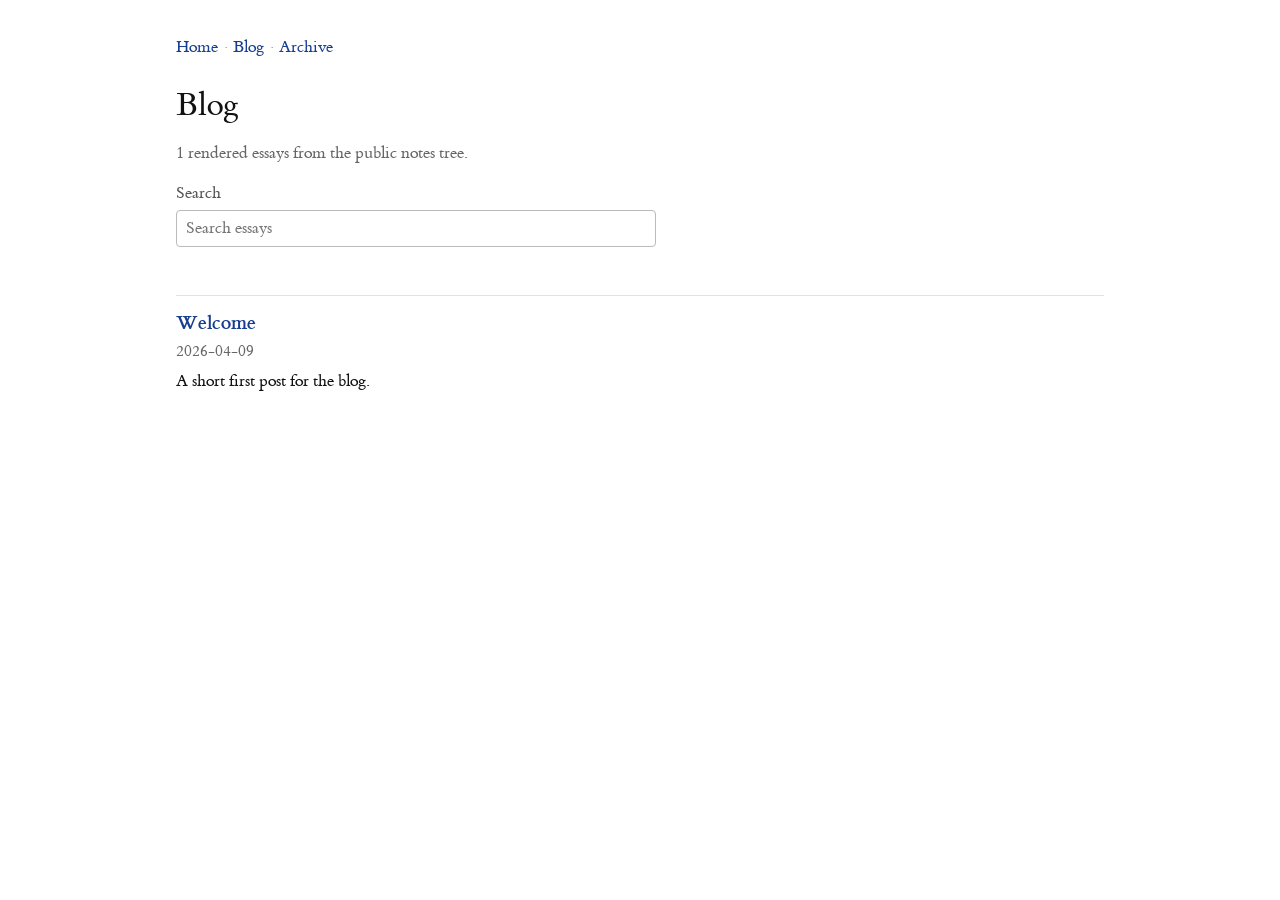
==== blog/index.html @ bfef97f8 "(codex) Simplify article reading surfaces" ====
<!DOCTYPE html>
<html>
<head>
	<!-- Google tag (gtag.js) -->
	<script async src="https://www.googletagmanager.com/gtag/js?id=G-DFRFDMXXVN"></script>
	<script>
	  window.dataLayer = window.dataLayer || [];
	  function gtag(){dataLayer.push(arguments);}
	  gtag('js', new Date());

	  gtag('config', 'G-DFRFDMXXVN');
	</script>
	<meta charset="utf-8">
	<meta name="viewport" content="width=device-width, initial-scale=1">
	<title>Blog | Kumar Kartikeya Dwivedi</title>
	<link rel="stylesheet" href="/stylesheets/site.css?v=9970ad34440e">
	<link rel="stylesheet" href="/stylesheets/blog.css?v=9970ad34440e">
</head>
<body>
<main class="dashboard-main">
<nav class="dashboard-nav" aria-label="Blog navigation">
<a href="/">Home</a>
<span class="dashboard-nav-separator" aria-hidden="true">&middot;</span>
<a href="/blog/">Blog</a>
<span class="dashboard-nav-separator" aria-hidden="true">&middot;</span>
<a href="/blog/archive/">Archive</a>
</nav>
<header class="dashboard-header">
<h1>Blog</h1>
<p>1 rendered essays from the public notes tree.</p>
<label class="dashboard-search">
<span>Search</span>
<input type="search" id="note-search" placeholder="Search essays" data-search-index="/blog/search-index.json">
</label>
<p class="dashboard-search-status" id="search-status" aria-live="polite"></p>
</header>
<ul class="dashboard-list" id="note-list" data-search-index="/blog/search-index.json">
<li class="dashboard-note" data-note-url="/blog/welcome/" data-search="welcome a short first post for the blog. 2026-04-09">
	<h2><a href="/blog/welcome/">Welcome</a></h2>
	<p class="dashboard-note-meta"><time datetime="2026-04-09">2026-04-09</time></p>
	<p>A short first post for the blog.</p>
	<div class="dashboard-matches" hidden></div>
</li>
</ul>
</main>

<script src="/scripts/site.js"></script>
<script src="/scripts/dashboard.js"></script>
</body>
</html>
---- stylesheets/site.css ----
@font-face {
	font-family: "et-book";
	src: url("../fonts/et-book/et-book-roman-line-figures/et-book-roman-line-figures.woff") format("woff");
	font-weight: 400;
	font-style: normal;
	font-display: swap;
}

@font-face {
	font-family: "et-book";
	src: url("../fonts/et-book/et-book-display-italic-old-style-figures/et-book-display-italic-old-style-figures.woff") format("woff");
	font-weight: 400;
	font-style: italic;
	font-display: swap;
}

@font-face {
	font-family: "et-book";
	src: url("../fonts/et-book/et-book-bold-line-figures/et-book-bold-line-figures.woff") format("woff");
	font-weight: 700;
	font-style: normal;
	font-display: swap;
}

:root {
	--site-serif: "et-book", Palatino, "Palatino Linotype", "Palatino LT STD", "Book Antiqua", Georgia, serif;
	--site-font-bump: 1pt;
	--site-article-body-size: calc(1rem + var(--site-font-bump, 0px));
	--site-article-body-line-height: 1.4;
	--site-article-meta-size: calc(1.08rem + var(--site-font-bump, 0px));
	--site-article-page-title-size: calc(2.55rem + var(--site-font-bump, 0px));
	--site-article-card-title-size: calc(1.28rem + var(--site-font-bump, 0px));
	--site-article-h1-size: calc(1.75rem + var(--site-font-bump, 0px));
	--site-article-h2-size: calc(1.35rem + var(--site-font-bump, 0px));
	--site-article-h3-size: calc(1.22rem + var(--site-font-bump, 0px));
	--site-article-h4-size: calc(1.1rem + var(--site-font-bump, 0px));
	--site-article-h5-size: calc(1rem + var(--site-font-bump, 0px));
	--site-article-caption-size: calc(0.94rem + var(--site-font-bump, 0px));
	--site-article-quote-size: 1em;
	--site-article-footnote-popup-size: calc(0.9rem + var(--site-font-bump, 0px));
	--site-article-inline-code-size: calc(0.84rem + var(--site-font-bump, 0px));
	--site-article-block-code-size: calc(0.9rem + var(--site-font-bump, 0px));
	--site-article-tex-size: calc(1rem + var(--site-font-bump, 0px));
	--site-article-display-tex-size: calc(1rem + var(--site-font-bump, 0px));
	font-size: 100%;
}

@media (max-width: 640px) {
	:root {
		--site-article-page-title-size: clamp(
			calc(2rem + var(--site-font-bump, 0px)),
			calc(6.5vw + var(--site-font-bump, 0px)),
			calc(2.55rem + var(--site-font-bump, 0px))
		);
	}
}

.page-progress {
	position: fixed;
	top: 0;
	left: 0;
	z-index: 100;
	width: 100%;
	height: 2px;
	background: #3357AB;
	transform: scaleX(0);
	transform-origin: 0 50%;
	opacity: 0;
	box-shadow: 0 0 10px rgba(51, 87, 171, 0.22);
	transition: transform 520ms cubic-bezier(0.22, 1, 0.36, 1), opacity 160ms ease;
	pointer-events: none;
}

.page-progress.is-active {
	opacity: 1;
}

.page-progress.is-running {
	transform: scaleX(0.84);
}

.page-progress.is-complete {
	transform: scaleX(1);
}
---- stylesheets/blog.css ----
html {
	--blog-body-size: var(--site-article-body-size);
	--blog-body-line-height: var(--site-article-body-line-height);
	--blog-meta-size: var(--site-article-meta-size);
	--blog-page-title-size: var(--site-article-page-title-size);
	--blog-card-title-size: var(--site-article-card-title-size);
	--blog-h1-size: var(--site-article-h1-size);
	--blog-h2-size: var(--site-article-h2-size);
	--blog-h3-size: var(--site-article-h3-size);
	--blog-h4-size: var(--site-article-h4-size);
	--blog-h5-size: var(--site-article-h5-size);
	--blog-caption-size: var(--site-article-caption-size);
	--blog-quote-size: var(--site-article-quote-size);
	--blog-footnote-popup-size: var(--site-article-footnote-popup-size);
	--blog-inline-code-size: var(--site-article-inline-code-size);
	--blog-block-code-size: var(--site-article-block-code-size);
	--blog-tex-size: var(--site-article-tex-size);
	--blog-display-tex-size: var(--site-article-display-tex-size);
}

body {
	margin: 0;
	background: #fff;
	color: #111;
	font-family: var(--site-serif, "Times New Roman", Times, serif);
	font-size: var(--blog-body-size);
	line-height: var(--blog-body-line-height);
}

a {
	color: #163d8f;
	text-decoration: none;
}

a:hover {
	color: #0f2d69;
}

.blog-shell,
.blog-index {
	width: min(44rem, calc(100vw - 2.5rem));
	margin: 0 auto;
	padding: 2.2rem 0 3rem;
}

.blog-shell {
	position: relative;
}

.blog-main {
	min-width: 0;
	width: 100%;
	max-width: 44rem;
	margin: 0 auto;
}

.sidebar-label,
.post-date,
.post-card-date {
	font-size: var(--blog-meta-size);
	letter-spacing: 0.02em;
	color: #666;
	margin: 0;
}

.back-link {
	font-size: var(--blog-meta-size);
	letter-spacing: 0.02em;
	color: #666;
	margin: 0;
}

.post-footer-nav {
	max-width: 44rem;
	margin: 2.4rem 0 0;
	font-size: var(--blog-meta-size);
	letter-spacing: 0.02em;
	color: #666;
	text-align: left;
}

.sidebar-label {
	font-size: var(--blog-meta-size);
	letter-spacing: 0;
	text-transform: none;
	color: #777;
}

.back-link span {
	color: #999;
}

.post-list {
	margin: 1rem 0 0;
	padding: 0;
	list-style: none;
}

.post-header h1,
.index-header h1 {
	margin: 0.55rem 0 0.4rem;
	font-size: var(--blog-page-title-size);
	line-height: 1.02;
	font-weight: normal;
}

.post-summary,
.index-summary {
	max-width: 44rem;
	margin: 0.7rem 0 0;
	color: #444;
}

.post-date {
	margin-top: 0.5rem;
}

.post-body h1,
.post-body h2,
.post-body h3,
.post-body h4,
.post-body h5,
.post-body h6 {
	margin: 2rem 0 0.6rem;
	line-height: 1.12;
	font-weight: bold;
	scroll-margin-top: 1rem;
}

.post-body h1 {
	font-size: var(--blog-h1-size);
}

.post-body h2 {
	font-size: var(--blog-h2-size);
}

.post-body h3 {
	font-size: var(--blog-h3-size);
	margin-top: 1.8rem;
}

.post-body h4 {
	font-size: var(--blog-h4-size);
	margin-top: 1.55rem;
}

.post-body h5,
.post-body h6 {
	font-size: var(--blog-h5-size);
	margin-top: 1.45rem;
}

.heading-anchor {
	display: inline-block;
	margin-left: 0.35rem;
	color: #9aa6bf;
	opacity: 0;
	visibility: hidden;
	font-size: 0.9em;
	text-decoration: none;
	transition: opacity 120ms ease, color 120ms ease, visibility 120ms ease;
}

.post-body h1:hover .heading-anchor,
.post-body h2:hover .heading-anchor,
.post-body h3:hover .heading-anchor,
.post-body h4:hover .heading-anchor,
.post-body h5:hover .heading-anchor,
.post-body h6:hover .heading-anchor,
.post-body h1 .heading-anchor:focus,
.post-body h2 .heading-anchor:focus,
.post-body h3 .heading-anchor:focus,
.post-body h4 .heading-anchor:focus,
.post-body h5 .heading-anchor:focus,
.post-body h6 .heading-anchor:focus {
	opacity: 1;
	visibility: visible;
}

.heading-anchor:hover {
	color: #111;
}

.post-body p a,
.post-body li a,
.post-body blockquote a {
	color: #163d8f;
	border-bottom: 1px solid rgba(22, 61, 143, 0.24);
	transition: color 120ms ease, border-color 120ms ease;
}

.post-body p a:hover,
.post-body li a:hover,
.post-body blockquote a:hover {
	color: #0f2d69;
	border-bottom-color: rgba(15, 45, 105, 0.52);
}

.post-body p,
.post-body ul,
.post-body ol,
.post-body pre {
	max-width: 44rem;
	margin: 0.7rem 0;
}

.post-body blockquote {
	position: relative;
	max-width: 41rem;
	margin: 1.3rem auto;
	padding: 0.9rem 1rem;
	border: 1px solid #d9d9d9;
	background: #f5f5f5;
	color: #222;
	box-shadow: none;
}

.post-body blockquote p {
	margin: 0;
	font-size: var(--blog-quote-size);
	line-height: inherit;
}

.post-body p:has(img) {
	max-width: 44rem;
	margin: 1.2rem 0 0.35rem;
}

.post-body img {
	display: block;
	width: 100%;
	max-width: 44rem;
	height: auto;
	border: 1px solid #d9d9d9;
	background: #fafafa;
	box-shadow: none;
}

.post-body p:has(img) + p {
	max-width: 44rem;
	margin-top: 0;
	margin-bottom: 1.25rem;
	color: #666;
	font-size: var(--blog-caption-size);
	line-height: 1.45;
	font-style: italic;
	text-align: left;
}

.post-body ul,
.post-body ol {
	padding-left: 1.4rem;
}

.post-body code {
	font-family: monospace;
	font-size: var(--blog-inline-code-size);
	background: #f2f2f2;
	padding: 0.12rem 0.28rem;
	border-radius: 0;
}

.post-body :where(.katex, .math, .math-inline, .tex) {
	font-size: var(--blog-tex-size);
}

.post-body :where(.katex-display, .math-display) {
	font-size: var(--blog-display-tex-size);
}

.post-body :where(.katex-display, .math-display) :where(.katex, .math, .math-inline, .tex) {
	font-size: inherit;
}

.footnote-ref {
	font-size: 0.72em;
	vertical-align: super;
}

.footnotes {
	max-width: 44rem;
	margin-top: 2.5rem;
	padding-top: 1rem;
	border-top: 1px solid #d9d9d9;
}

.footnotes-label {
	margin: 0 0 0.75rem;
	font-size: calc(0.86rem + var(--site-font-bump, 0px));
	letter-spacing: 0.02em;
	color: #666;
}

.footnotes ol {
	margin: 0;
	padding-left: 1.2rem;
}

.footnotes li {
	margin: 0.55rem 0;
}

.footnotes p {
	margin: 0;
}

.footnote-backref {
	margin-left: 0.35rem;
	font-size: 0.9em;
}

.footnote-popup-overlay {
	position: fixed;
	inset: 0;
	z-index: 55;
	background: rgba(15, 23, 42, 0.08);
	opacity: 0;
	transition: opacity 140ms ease;
}

.footnote-popup-overlay.open {
	opacity: 1;
}

.footnote-popup {
	position: absolute;
	z-index: 60;
	width: min(19rem, calc(100vw - 2rem));
	padding: 0.85rem 0.95rem;
	background: rgba(255, 255, 255, 0.98);
	border: 1px solid #d9d9d9;
	box-shadow: 0 8px 22px rgba(0, 0, 0, 0.12);
	opacity: 0;
	transform: translateY(0.35rem);
	transition: opacity 120ms ease, transform 120ms ease;
}

.footnote-popup.open {
	opacity: 1;
	transform: translateY(0);
}

.footnote-popup-body {
	color: #333;
	font-size: var(--blog-footnote-popup-size);
	line-height: 1.5;
}

.footnote-popup-link {
	display: inline;
	margin-left: 0.2rem;
	font-size: calc(0.92rem + var(--site-font-bump, 0px));
	line-height: 1;
}

.post-body .code-block {
	position: relative;
	max-width: 44rem;
	margin: 0.75rem 0;
}

.code-copy {
	position: absolute;
	top: 0.85rem;
	right: 0.9rem;
	z-index: 1;
	border: 0;
	background: rgba(255, 255, 255, 0.88);
	color: #666;
	font-family: inherit;
	font-size: calc(0.98rem + var(--site-font-bump, 0px));
	line-height: 1;
	padding: 0.18rem 0.24rem;
	cursor: pointer;
	opacity: 0.34;
	transition: color 120ms ease, background 120ms ease, opacity 120ms ease;
}

.code-block:hover .code-copy,
.code-block:focus-within .code-copy,
.code-copy:hover,
.code-copy:focus-visible,
.code-copy.copied {
	opacity: 1;
}

.code-copy:hover,
.code-copy:focus-visible {
	color: #111;
	background: rgba(255, 255, 255, 0.98);
}

.code-copy.copied {
	color: #2e7a4b;
	background: rgba(243, 248, 244, 0.98);
}

.post-body .code-block pre {
	overflow-x: auto;
	overflow-y: hidden;
	background: #f4f4f4;
	padding: 0.9rem 1rem;
	border: 1px solid #dddddd;
	-webkit-overflow-scrolling: touch;
	margin: 0;
}

.post-body .code-block pre code {
	padding: 0;
	background: transparent;
	display: inline-block;
	min-width: 100%;
	white-space: pre;
	font-size: var(--blog-block-code-size);
	color: #222;
}

.post-body .code-block pre .tok-comment {
	color: #7b7b7b;
}

.post-body .code-block pre .tok-string {
	color: #7a2d2d;
}

.post-body .code-block pre .tok-keyword {
	color: #153a87;
}

.post-body .code-block pre .tok-builtin {
	color: #4b607f;
}

.post-body .code-block pre .tok-number {
	color: #8a5a25;
}

.post-body .code-block pre .tok-variable {
	color: #2e6454;
}

.post-list {
	display: grid;
	gap: 0.6rem;
	margin-top: 2rem;
}

.post-card {
	padding: 0.75rem 0 0.55rem;
}

.post-card h2 {
	margin: 0;
	font-size: var(--blog-card-title-size);
	font-weight: normal;
}

.post-card p {
	max-width: 44rem;
	margin: 0.35rem 0 0;
	color: #444;
}

.post-card p:last-child {
	margin-bottom: 0;
}

@media (max-width: 1180px) {
	.blog-shell {
		display: block;
	}

	.footnote-popup {
		position: fixed;
		left: 1rem !important;
		right: 1rem;
		bottom: 1rem;
		top: auto !important;
		width: auto;
		box-shadow: 0 20px 48px rgba(25, 37, 63, 0.2);
		transform: translateY(0.35rem);
	}

	.footnote-popup-overlay {
		background: rgba(15, 23, 42, 0.08);
		backdrop-filter: none;
	}
}

@media (max-width: 640px) {
	.blog-shell,
	.blog-index {
		width: min(100vw - 2rem, 44rem);
		padding: 1.35rem 0 2.35rem;
	}
}

.dashboard-main {
	width: min(58rem, calc(100vw - 2.5rem));
	margin: 0 auto;
	padding: 2.2rem 0 3rem;
}

.dashboard-nav {
	display: flex;
	flex-wrap: wrap;
	align-items: baseline;
	gap: 0.35rem;
	margin-bottom: 1.8rem;
	font-size: calc(1rem + var(--site-font-bump, 0px));
}

.dashboard-nav-separator {
	color: #999;
}

.dashboard-header {
	margin-bottom: 1.4rem;
}

.dashboard-header h1 {
	margin: 0 0 0.45rem;
	font-size: calc(2rem + var(--site-font-bump, 0px));
	line-height: 1.05;
	font-weight: normal;
}

.dashboard-header p,
.dashboard-note-meta,
.dashboard-path,
.note-source {
	color: #666;
}

.dashboard-search {
	display: grid;
	gap: 0.3rem;
	max-width: 30rem;
	margin-top: 1rem;
	font-size: calc(0.95rem + var(--site-font-bump, 0px));
	color: #555;
}

.dashboard-search input {
	box-sizing: border-box;
	width: 100%;
	min-height: 2.3rem;
	padding: 0.35rem 0.55rem;
	border: 1px solid #bbb;
	border-radius: 4px;
	background: #fff;
	color: #111;
	font: inherit;
}

.dashboard-search-status {
	min-height: 1.2em;
	margin: 0.45rem 0 0;
	font-size: calc(0.9rem + var(--site-font-bump, 0px));
	color: #666;
}

.dashboard-list,
.dashboard-tree,
.archive-list ul {
	margin: 0;
	padding: 0;
	list-style: none;
}

.dashboard-note {
	padding: 0.9rem 0;
	border-top: 1px solid #e2e2e2;
}

.dashboard-note h2 {
	margin: 0;
	font-size: calc(1.18rem + var(--site-font-bump, 0px));
	line-height: 1.2;
}

.dashboard-note p {
	margin: 0.35rem 0 0;
}

.dashboard-note-meta {
	display: flex;
	flex-wrap: wrap;
	align-items: baseline;
	gap: 0.35rem 0.75rem;
	font-size: calc(0.92rem + var(--site-font-bump, 0px));
}

.path-trails {
	display: flex;
	flex-wrap: wrap;
	gap: 0.35rem 0.65rem;
	align-items: baseline;
}

.path-trail {
	display: inline-flex;
	flex-wrap: wrap;
	align-items: baseline;
	gap: 0.28rem;
}

.path-part {
	color: #555;
}

.path-separator,
.meta-separator {
	color: #999;
}

.dashboard-tree details {
	margin: 0.2rem 0;
}

.dashboard-tree summary {
	cursor: pointer;
	color: #333;
}

.dashboard-tree summary.path-trail {
	display: inline-flex;
}

.dashboard-tree ul {
	margin: 0.25rem 0 0.55rem 1.2rem;
	padding: 0;
	list-style: none;
}

.dashboard-tree li {
	margin: 0.2rem 0;
}

.dashboard-tree-note {
	line-height: 1.35;
}

.dashboard-matches {
	display: grid;
	gap: 0.25rem;
	margin-top: 0.55rem;
	font-size: calc(0.92rem + var(--site-font-bump, 0px));
	color: #444;
}

.dashboard-match {
	line-height: 1.35;
}

mark {
	padding: 0 0.08em;
	background: #fff2a8;
	color: inherit;
}

.dashboard-note.is-hidden {
	display: none;
}

.archive-year {
	margin-top: 1.4rem;
}

.archive-year:first-child {
	margin-top: 0;
}

.archive-year h2 {
	margin: 0 0 0.75rem;
	font-size: calc(1.45rem + var(--site-font-bump, 0px));
	line-height: 1.15;
	font-weight: normal;
}

.archive-month {
	margin: 0 0 1rem;
}

.archive-month h3 {
	margin: 0 0 0.4rem;
	font-size: calc(1rem + var(--site-font-bump, 0px));
	font-weight: normal;
	color: #555;
}

.archive-note {
	display: grid;
	grid-template-columns: minmax(11rem, 1fr) minmax(0, 2fr);
	gap: 0.6rem 1rem;
	padding: 0.35rem 0;
	border-top: 1px solid #e6e6e6;
	font-size: var(--blog-body-size);
}

.archive-note > .dashboard-note-meta {
	margin: 0;
	font-size: var(--blog-body-size);
}

@media (max-width: 640px) {
	.archive-note {
		grid-template-columns: 1fr;
		gap: 0.25rem;
	}
}

.note-source {
	margin-top: 0.4rem;
	font-size: calc(0.92rem + var(--site-font-bump, 0px));
}

.table-wrap {
	overflow-x: auto;
	margin: 1rem 0;
}

.post-body table {
	width: 100%;
	border-collapse: collapse;
	font-size: calc(0.94rem + var(--site-font-bump, 0px));
}

.post-body th,
.post-body td {
	padding: 0.4rem 0.5rem;
	border: 1px solid #d8d8d8;
	text-align: left;
	vertical-align: top;
}

.post-body th {
	background: #f5f5f5;
}
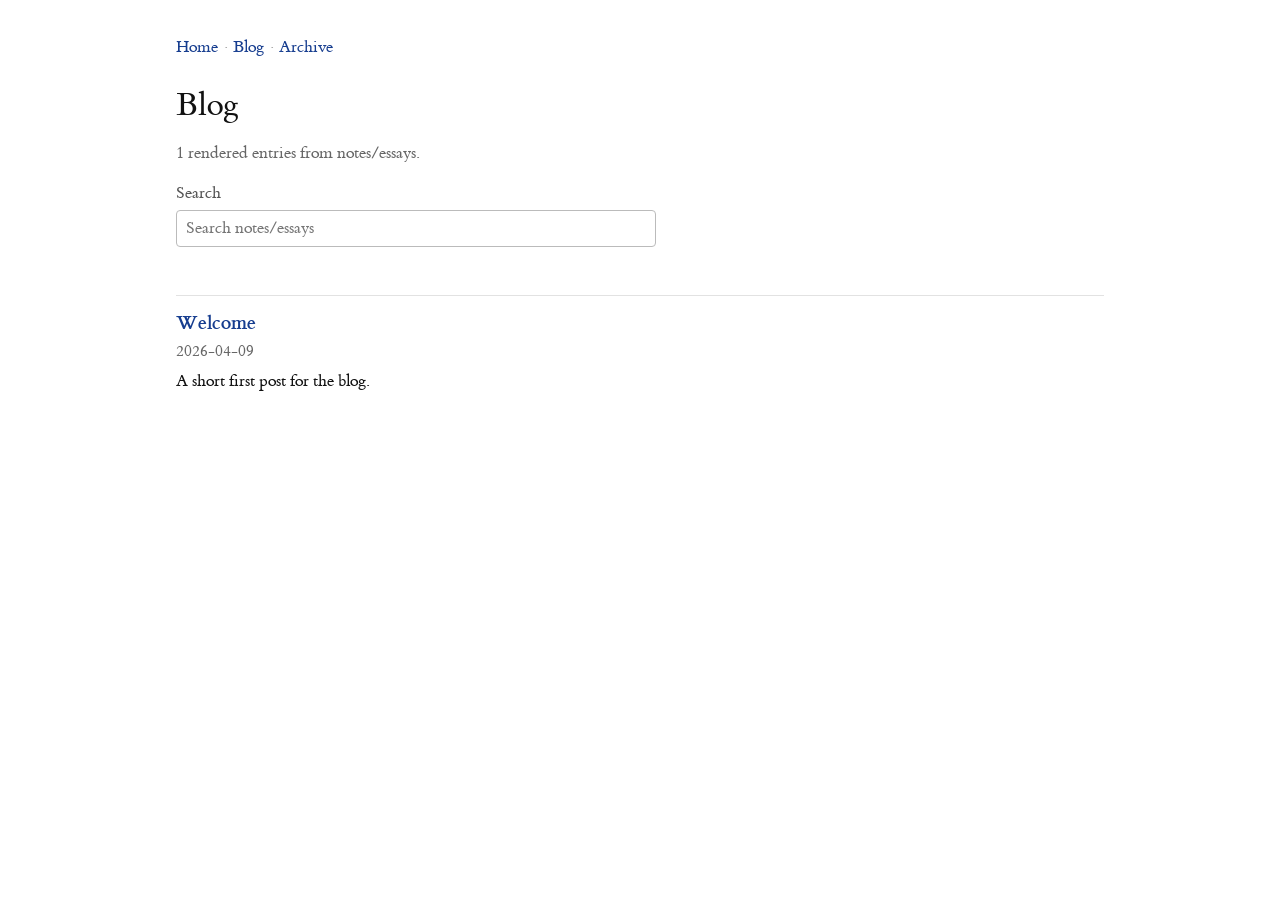
==== commit 85a383e5: "(codex) Point blog copy at notes essays" ====
--- a/blog/index.html
+++ b/blog/index.html
@@ -27,10 +27,10 @@
 </nav>
 <header class="dashboard-header">
 <h1>Blog</h1>
-<p>1 rendered essays from the public notes tree.</p>
+<p>1 rendered entries from notes/essays.</p>
 <label class="dashboard-search">
 <span>Search</span>
-<input type="search" id="note-search" placeholder="Search essays" data-search-index="/blog/search-index.json">
+<input type="search" id="note-search" placeholder="Search notes/essays" data-search-index="/blog/search-index.json">
 </label>
 <p class="dashboard-search-status" id="search-status" aria-live="polite"></p>
 </header>
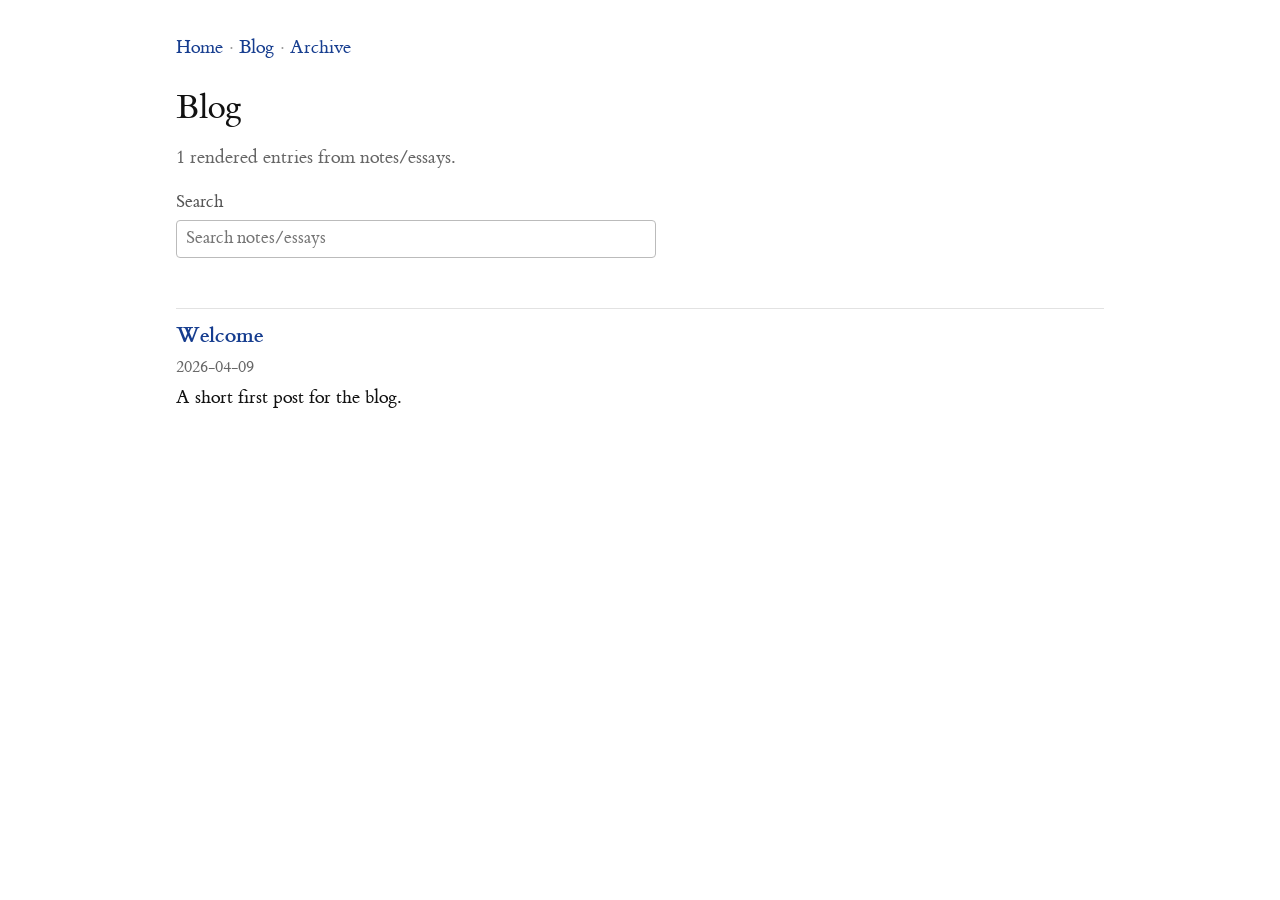
==== commit 311db48e: "(codex) Bump shared article text size" ====
--- a/blog/index.html
+++ b/blog/index.html
@@ -13,8 +13,9 @@
 	<meta charset="utf-8">
 	<meta name="viewport" content="width=device-width, initial-scale=1">
 	<title>Blog | Kumar Kartikeya Dwivedi</title>
-	<link rel="stylesheet" href="/stylesheets/site.css?v=9970ad34440e">
-	<link rel="stylesheet" href="/stylesheets/blog.css?v=9970ad34440e">
+	<link rel="icon" href="/favicon.ico?v=c2aeb5f3e3c0">
+	<link rel="stylesheet" href="/stylesheets/site.css?v=c2aeb5f3e3c0">
+	<link rel="stylesheet" href="/stylesheets/blog.css?v=c2aeb5f3e3c0">
 </head>
 <body>
 <main class="dashboard-main">
--- a/stylesheets/site.css
+++ b/stylesheets/site.css
@@ -24,7 +24,8 @@
 
 :root {
 	--site-serif: "et-book", Palatino, "Palatino Linotype", "Palatino LT STD", "Book Antiqua", Georgia, serif;
-	--site-font-bump: 1pt;
+	--site-font-bump: 2pt;
+	--site-article-content-width: 50rem;
 	--site-article-body-size: calc(1rem + var(--site-font-bump, 0px));
 	--site-article-body-line-height: 1.4;
 	--site-article-meta-size: calc(1.08rem + var(--site-font-bump, 0px));
--- a/stylesheets/blog.css
+++ b/stylesheets/blog.css
@@ -1,6 +1,7 @@
 html {
 	--blog-body-size: var(--site-article-body-size);
 	--blog-body-line-height: var(--site-article-body-line-height);
+	--blog-content-width: var(--site-article-content-width);
 	--blog-meta-size: var(--site-article-meta-size);
 	--blog-page-title-size: var(--site-article-page-title-size);
 	--blog-card-title-size: var(--site-article-card-title-size);
@@ -38,7 +39,7 @@
 
 .blog-shell,
 .blog-index {
-	width: min(44rem, calc(100vw - 2.5rem));
+	width: min(var(--blog-content-width), calc(100vw - 2.5rem));
 	margin: 0 auto;
 	padding: 2.2rem 0 3rem;
 }
@@ -50,7 +51,7 @@
 .blog-main {
 	min-width: 0;
 	width: 100%;
-	max-width: 44rem;
+	max-width: var(--blog-content-width);
 	margin: 0 auto;
 }
 
@@ -71,7 +72,7 @@
 }
 
 .post-footer-nav {
-	max-width: 44rem;
+	max-width: var(--blog-content-width);
 	margin: 2.4rem 0 0;
 	font-size: var(--blog-meta-size);
 	letter-spacing: 0.02em;
@@ -106,7 +107,7 @@
 
 .post-summary,
 .index-summary {
-	max-width: 44rem;
+	max-width: var(--blog-content-width);
 	margin: 0.7rem 0 0;
 	color: #444;
 }
@@ -201,13 +202,13 @@
 .post-body ul,
 .post-body ol,
 .post-body pre {
-	max-width: 44rem;
+	max-width: var(--blog-content-width);
 	margin: 0.7rem 0;
 }
 
 .post-body blockquote {
 	position: relative;
-	max-width: 41rem;
+	max-width: calc(var(--blog-content-width) - 3rem);
 	margin: 1.3rem auto;
 	padding: 0.9rem 1rem;
 	border: 1px solid #d9d9d9;
@@ -223,14 +224,14 @@
 }
 
 .post-body p:has(img) {
-	max-width: 44rem;
+	max-width: var(--blog-content-width);
 	margin: 1.2rem 0 0.35rem;
 }
 
 .post-body img {
 	display: block;
 	width: 100%;
-	max-width: 44rem;
+	max-width: var(--blog-content-width);
 	height: auto;
 	border: 1px solid #d9d9d9;
 	background: #fafafa;
@@ -238,7 +239,7 @@
 }
 
 .post-body p:has(img) + p {
-	max-width: 44rem;
+	max-width: var(--blog-content-width);
 	margin-top: 0;
 	margin-bottom: 1.25rem;
 	color: #666;
@@ -279,7 +280,7 @@
 }
 
 .footnotes {
-	max-width: 44rem;
+	max-width: var(--blog-content-width);
 	margin-top: 2.5rem;
 	padding-top: 1rem;
 	border-top: 1px solid #d9d9d9;
@@ -356,7 +357,7 @@
 
 .post-body .code-block {
 	position: relative;
-	max-width: 44rem;
+	max-width: var(--blog-content-width);
 	margin: 0.75rem 0;
 }
 
@@ -457,7 +458,7 @@
 }
 
 .post-card p {
-	max-width: 44rem;
+	max-width: var(--blog-content-width);
 	margin: 0.35rem 0 0;
 	color: #444;
 }
@@ -491,7 +492,7 @@
 @media (max-width: 640px) {
 	.blog-shell,
 	.blog-index {
-		width: min(100vw - 2rem, 44rem);
+		width: min(100vw - 2rem, var(--blog-content-width));
 		padding: 1.35rem 0 2.35rem;
 	}
 }
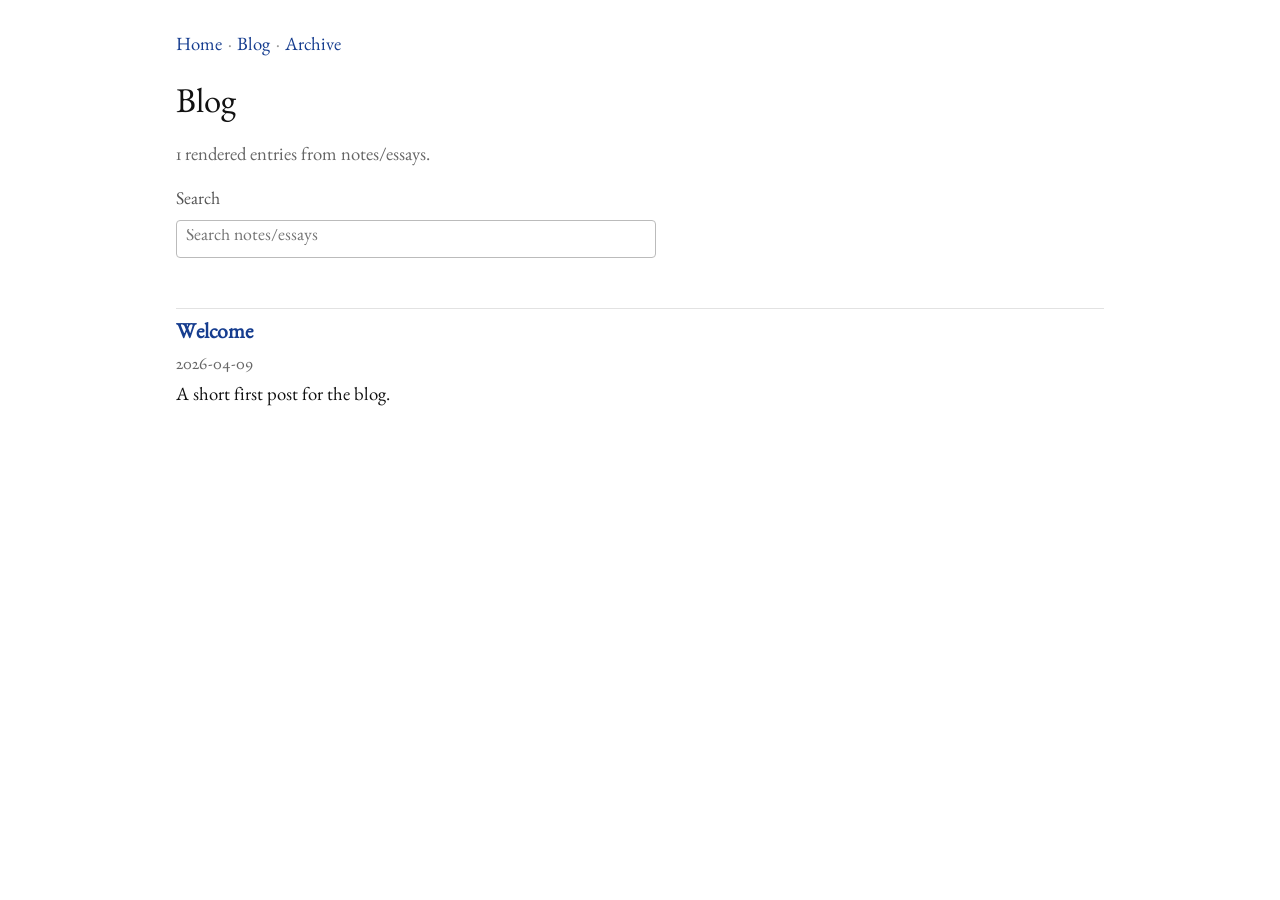
==== commit e8ce3d83: "(codex) Switch website font to Benne" ====
--- a/blog/index.html
+++ b/blog/index.html
@@ -13,9 +13,9 @@
 	<meta charset="utf-8">
 	<meta name="viewport" content="width=device-width, initial-scale=1">
 	<title>Blog | Kumar Kartikeya Dwivedi</title>
-	<link rel="icon" href="/favicon.ico?v=c2aeb5f3e3c0">
-	<link rel="stylesheet" href="/stylesheets/site.css?v=c2aeb5f3e3c0">
-	<link rel="stylesheet" href="/stylesheets/blog.css?v=c2aeb5f3e3c0">
+	<link rel="icon" href="/favicon.ico?v=84b86aaef9ed">
+	<link rel="stylesheet" href="/stylesheets/site.css?v=84b86aaef9ed">
+	<link rel="stylesheet" href="/stylesheets/blog.css?v=84b86aaef9ed">
 </head>
 <body>
 <main class="dashboard-main">
--- a/stylesheets/site.css
+++ b/stylesheets/site.css
@@ -1,29 +1,32 @@
 @font-face {
-	font-family: "et-book";
-	src: url("../fonts/et-book/et-book-roman-line-figures/et-book-roman-line-figures.woff") format("woff");
+	font-family: "Benne";
+	src: url("../fonts/benne/benne-kannada.woff2") format("woff2");
 	font-weight: 400;
 	font-style: normal;
 	font-display: swap;
+	unicode-range: U+0951-0952, U+0964-0965, U+0C80-0CFF, U+1CD0, U+1CD2-1CD3, U+1CDA, U+1CF2, U+1CF4, U+200C-200D, U+20B9, U+25CC, U+A830-A835;
 }
 
 @font-face {
-	font-family: "et-book";
-	src: url("../fonts/et-book/et-book-display-italic-old-style-figures/et-book-display-italic-old-style-figures.woff") format("woff");
+	font-family: "Benne";
+	src: url("../fonts/benne/benne-latin-ext.woff2") format("woff2");
 	font-weight: 400;
-	font-style: italic;
+	font-style: normal;
 	font-display: swap;
+	unicode-range: U+0100-02BA, U+02BD-02C5, U+02C7-02CC, U+02CE-02D7, U+02DD-02FF, U+0304, U+0308, U+0329, U+1D00-1DBF, U+1E00-1E9F, U+1EF2-1EFF, U+2020, U+20A0-20AB, U+20AD-20C0, U+2113, U+2C60-2C7F, U+A720-A7FF;
 }
 
 @font-face {
-	font-family: "et-book";
-	src: url("../fonts/et-book/et-book-bold-line-figures/et-book-bold-line-figures.woff") format("woff");
-	font-weight: 700;
+	font-family: "Benne";
+	src: url("../fonts/benne/benne-latin.woff2") format("woff2");
+	font-weight: 400;
 	font-style: normal;
 	font-display: swap;
+	unicode-range: U+0000-00FF, U+0131, U+0152-0153, U+02BB-02BC, U+02C6, U+02DA, U+02DC, U+0304, U+0308, U+0329, U+2000-206F, U+20AC, U+2122, U+2191, U+2193, U+2212, U+2215, U+FEFF, U+FFFD;
 }
 
 :root {
-	--site-serif: "et-book", Palatino, "Palatino Linotype", "Palatino LT STD", "Book Antiqua", Georgia, serif;
+	--site-serif: "Benne", Georgia, "Times New Roman", serif;
 	--site-font-bump: 2pt;
 	--site-article-content-width: 50rem;
 	--site-article-body-size: calc(1rem + var(--site-font-bump, 0px));
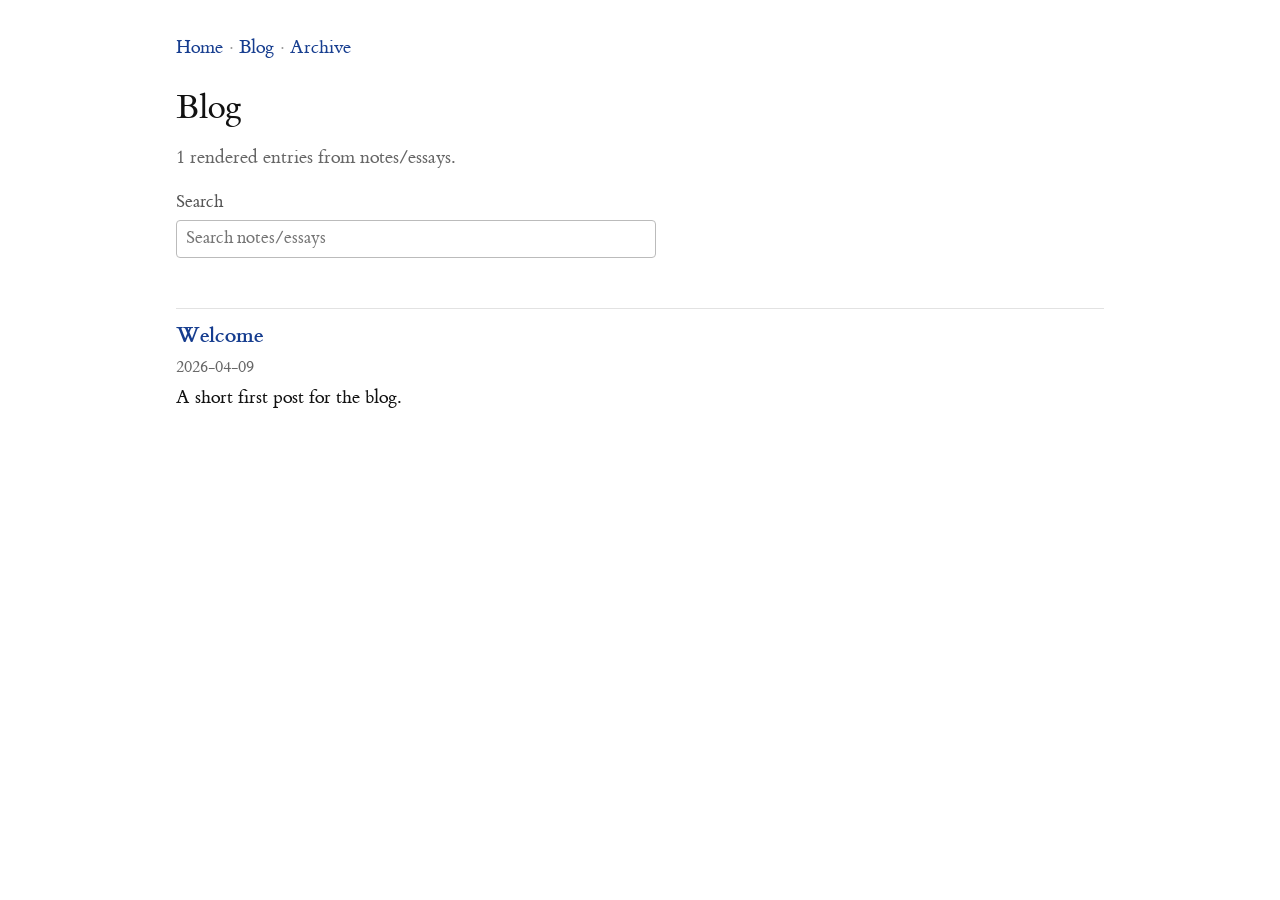
==== commit f70c28e0: "(codex) Restore ET Book typography" ====
--- a/blog/index.html
+++ b/blog/index.html
@@ -13,9 +13,9 @@
 	<meta charset="utf-8">
 	<meta name="viewport" content="width=device-width, initial-scale=1">
 	<title>Blog | Kumar Kartikeya Dwivedi</title>
-	<link rel="icon" href="/favicon.ico?v=84b86aaef9ed">
-	<link rel="stylesheet" href="/stylesheets/site.css?v=84b86aaef9ed">
-	<link rel="stylesheet" href="/stylesheets/blog.css?v=84b86aaef9ed">
+	<link rel="icon" href="/favicon.ico?v=693973ffcb5f">
+	<link rel="stylesheet" href="/stylesheets/site.css?v=693973ffcb5f">
+	<link rel="stylesheet" href="/stylesheets/blog.css?v=693973ffcb5f">
 </head>
 <body>
 <main class="dashboard-main">
--- a/stylesheets/site.css
+++ b/stylesheets/site.css
@@ -1,32 +1,29 @@
 @font-face {
-	font-family: "Benne";
-	src: url("../fonts/benne/benne-kannada.woff2") format("woff2");
+	font-family: "et-book";
+	src: url("../fonts/et-book/et-book-roman-line-figures/et-book-roman-line-figures.woff") format("woff");
 	font-weight: 400;
 	font-style: normal;
 	font-display: swap;
-	unicode-range: U+0951-0952, U+0964-0965, U+0C80-0CFF, U+1CD0, U+1CD2-1CD3, U+1CDA, U+1CF2, U+1CF4, U+200C-200D, U+20B9, U+25CC, U+A830-A835;
 }
 
 @font-face {
-	font-family: "Benne";
-	src: url("../fonts/benne/benne-latin-ext.woff2") format("woff2");
+	font-family: "et-book";
+	src: url("../fonts/et-book/et-book-display-italic-old-style-figures/et-book-display-italic-old-style-figures.woff") format("woff");
 	font-weight: 400;
-	font-style: normal;
+	font-style: italic;
 	font-display: swap;
-	unicode-range: U+0100-02BA, U+02BD-02C5, U+02C7-02CC, U+02CE-02D7, U+02DD-02FF, U+0304, U+0308, U+0329, U+1D00-1DBF, U+1E00-1E9F, U+1EF2-1EFF, U+2020, U+20A0-20AB, U+20AD-20C0, U+2113, U+2C60-2C7F, U+A720-A7FF;
 }
 
 @font-face {
-	font-family: "Benne";
-	src: url("../fonts/benne/benne-latin.woff2") format("woff2");
-	font-weight: 400;
+	font-family: "et-book";
+	src: url("../fonts/et-book/et-book-bold-line-figures/et-book-bold-line-figures.woff") format("woff");
+	font-weight: 700;
 	font-style: normal;
 	font-display: swap;
-	unicode-range: U+0000-00FF, U+0131, U+0152-0153, U+02BB-02BC, U+02C6, U+02DA, U+02DC, U+0304, U+0308, U+0329, U+2000-206F, U+20AC, U+2122, U+2191, U+2193, U+2212, U+2215, U+FEFF, U+FFFD;
 }
 
 :root {
-	--site-serif: "Benne", Georgia, "Times New Roman", serif;
+	--site-serif: "et-book", Palatino, "Palatino Linotype", "Palatino LT STD", "Book Antiqua", Georgia, serif;
 	--site-font-bump: 2pt;
 	--site-article-content-width: 50rem;
 	--site-article-body-size: calc(1rem + var(--site-font-bump, 0px));
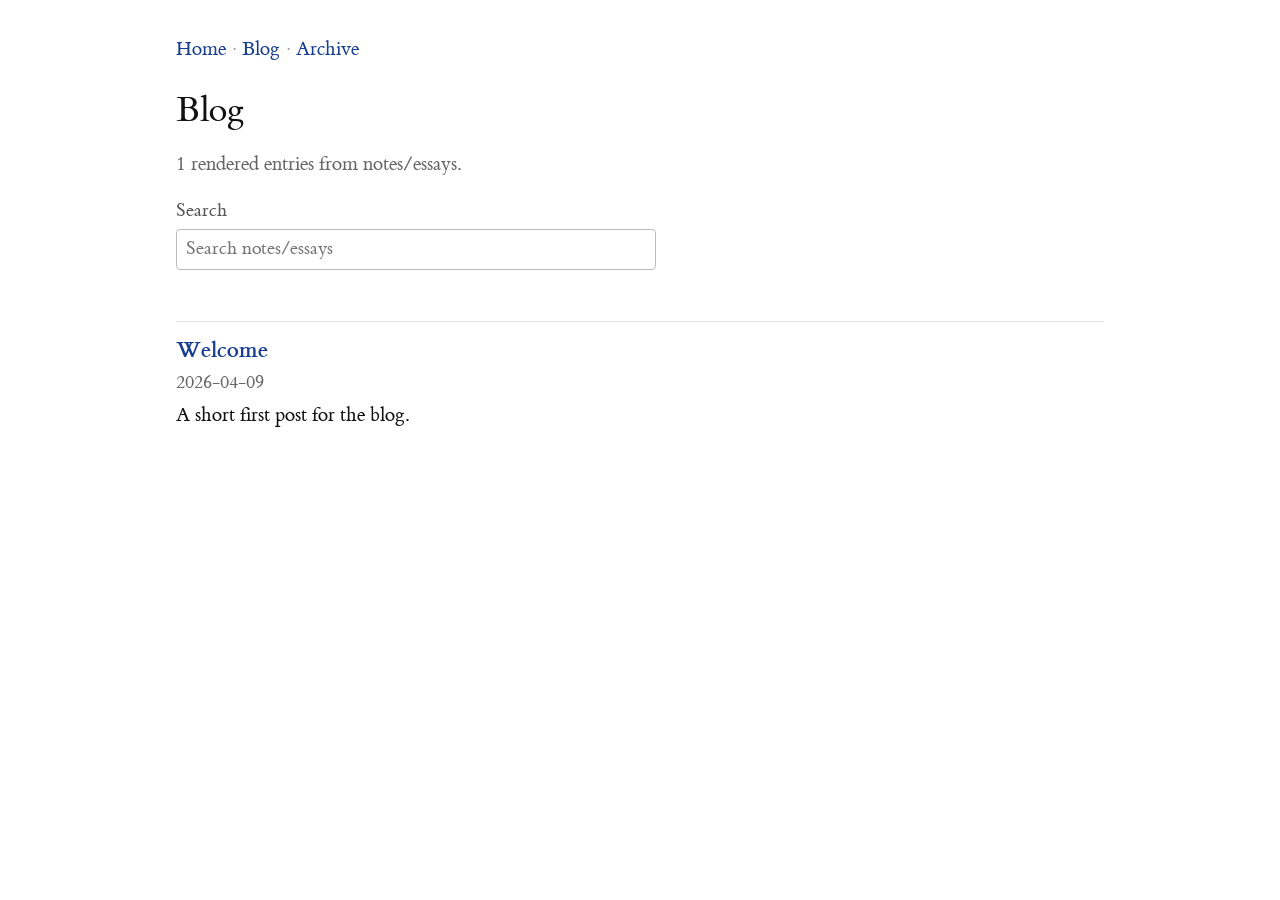
==== commit d96dcf15: "(codex) Increase desktop site font size" ====
--- a/blog/index.html
+++ b/blog/index.html
@@ -13,9 +13,9 @@
 	<meta charset="utf-8">
 	<meta name="viewport" content="width=device-width, initial-scale=1">
 	<title>Blog | Kumar Kartikeya Dwivedi</title>
-	<link rel="icon" href="/favicon.ico?v=693973ffcb5f">
-	<link rel="stylesheet" href="/stylesheets/site.css?v=693973ffcb5f">
-	<link rel="stylesheet" href="/stylesheets/blog.css?v=693973ffcb5f">
+	<link rel="icon" href="/favicon.ico?v=225d0d3ac630">
+	<link rel="stylesheet" href="/stylesheets/site.css?v=225d0d3ac630">
+	<link rel="stylesheet" href="/stylesheets/blog.css?v=225d0d3ac630">
 </head>
 <body>
 <main class="dashboard-main">
@@ -45,7 +45,7 @@
 </ul>
 </main>
 
-<script src="/scripts/site.js"></script>
-<script src="/scripts/dashboard.js"></script>
+<script src="/scripts/site.js?v=225d0d3ac630"></script>
+<script src="/scripts/dashboard.js?v=225d0d3ac630"></script>
 </body>
 </html>
--- a/stylesheets/site.css
+++ b/stylesheets/site.css
@@ -46,6 +46,12 @@
 	font-size: 100%;
 }
 
+@media (min-width: 641px) {
+	:root {
+		--site-font-bump: 3pt;
+	}
+}
+
 @media (max-width: 640px) {
 	:root {
 		--site-article-page-title-size: clamp(
--- a/stylesheets/blog.css
+++ b/stylesheets/blog.css
@@ -665,6 +665,207 @@
 	display: none;
 }
 
+.wiki-main {
+	width: min(70rem, calc(100vw - 2.5rem));
+	margin: 0 auto;
+	padding: 2.2rem 0 3rem;
+}
+
+.wiki-article {
+	color: #202122;
+	font-size: calc(1.03rem + var(--site-font-bump, 0px));
+	line-height: 1.55;
+}
+
+.wiki-header {
+	margin-bottom: 0.8rem;
+	border-bottom: 1px solid #a2a9b1;
+}
+
+.wiki-header h1 {
+	margin: 0;
+	font-size: calc(2.15rem + var(--site-font-bump, 0px));
+	line-height: 1.1;
+	font-weight: normal;
+}
+
+.wiki-short-description {
+	margin: 0.25rem 0 0.65rem;
+	color: #54595d;
+	font-size: calc(0.92rem + var(--site-font-bump, 0px));
+}
+
+.wiki-infobox {
+	float: right;
+	box-sizing: border-box;
+	width: min(20rem, 42vw);
+	margin: 0.1rem 0 1.1rem 1.4rem;
+	border: 1px solid #a2a9b1;
+	background: #f8f9fa;
+	font-size: calc(0.88rem + var(--site-font-bump, 0px));
+	line-height: 1.35;
+}
+
+.wiki-infobox h2 {
+	margin: 0;
+	padding: 0.35rem 0.55rem;
+	background: #eaecf0;
+	font-size: calc(1.05rem + var(--site-font-bump, 0px));
+	line-height: 1.2;
+	text-align: center;
+}
+
+.wiki-infobox figure {
+	margin: 0.55rem;
+	text-align: center;
+}
+
+.wiki-infobox img {
+	display: block;
+	max-width: 100%;
+	height: auto;
+	margin: 0 auto;
+}
+
+.wiki-infobox figcaption {
+	margin-top: 0.35rem;
+	color: #54595d;
+	font-size: calc(0.78rem + var(--site-font-bump, 0px));
+}
+
+.wiki-infobox table {
+	width: 100%;
+	border-collapse: collapse;
+}
+
+.wiki-infobox th,
+.wiki-infobox td {
+	padding: 0.35rem 0.5rem;
+	border-top: 1px solid #c8ccd1;
+	vertical-align: top;
+}
+
+.wiki-infobox th {
+	width: 34%;
+	text-align: left;
+	font-weight: bold;
+}
+
+.paper-metadata {
+	margin: 0.4rem 0 1.25rem;
+	border: 1px solid #c7c7c7;
+	background: #f8f8f6;
+	font-size: calc(0.92rem + var(--site-font-bump, 0px));
+	line-height: 1.35;
+}
+
+.paper-metadata h2 {
+	margin: 0;
+	padding: 0.4rem 0.65rem;
+	border-bottom: 1px solid #d8d8d8;
+	background: #eeeeea;
+	font-size: calc(1rem + var(--site-font-bump, 0px));
+	line-height: 1.2;
+	font-weight: bold;
+}
+
+.paper-metadata table {
+	width: 100%;
+	border-collapse: collapse;
+}
+
+.paper-metadata th,
+.paper-metadata td {
+	padding: 0.38rem 0.65rem;
+	border-top: 1px solid #e2e2e2;
+	vertical-align: top;
+	overflow-wrap: anywhere;
+}
+
+.paper-metadata tr:first-child th,
+.paper-metadata tr:first-child td {
+	border-top: 0;
+}
+
+.paper-metadata th {
+	width: 10rem;
+	text-align: left;
+	font-weight: bold;
+	color: #444;
+}
+
+.paper-metadata a {
+	color: #075b92;
+	text-decoration-thickness: 0.06em;
+	text-underline-offset: 0.12em;
+}
+
+.wiki-toc {
+	display: inline-block;
+	min-width: 16rem;
+	margin: 0.4rem 0 1rem;
+	padding: 0.6rem 0.85rem;
+	border: 1px solid #a2a9b1;
+	background: #f8f9fa;
+	font-size: calc(0.92rem + var(--site-font-bump, 0px));
+}
+
+.wiki-toc h2 {
+	margin: 0 0 0.35rem;
+	font-size: calc(1rem + var(--site-font-bump, 0px));
+	text-align: center;
+}
+
+.wiki-toc ol {
+	margin: 0;
+	padding-left: 1.3rem;
+}
+
+.wiki-toc li {
+	margin: 0.15rem 0;
+}
+
+.wiki-toc-level-3 {
+	margin-left: 1rem;
+}
+
+.wiki-body h2 {
+	clear: none;
+	margin-top: 1.35rem;
+	padding-bottom: 0.15rem;
+	border-bottom: 1px solid #a2a9b1;
+	font-size: calc(1.45rem + var(--site-font-bump, 0px));
+	font-weight: normal;
+}
+
+.wiki-body h3 {
+	margin-top: 1rem;
+	font-size: calc(1.12rem + var(--site-font-bump, 0px));
+}
+
+.wiki-body p {
+	margin: 0.7rem 0;
+}
+
+@media (max-width: 760px) {
+	.wiki-main {
+		width: min(100vw - 2rem, 70rem);
+		padding: 1.35rem 0 2.35rem;
+	}
+
+	.wiki-infobox {
+		float: none;
+		width: 100%;
+		margin: 0 0 1rem;
+	}
+
+	.wiki-toc {
+		box-sizing: border-box;
+		width: 100%;
+		min-width: 0;
+	}
+}
+
 .archive-year {
 	margin-top: 1.4rem;
 }
@@ -710,6 +911,21 @@
 		grid-template-columns: 1fr;
 		gap: 0.25rem;
 	}
+
+	.paper-metadata th,
+	.paper-metadata td {
+		display: block;
+		width: auto;
+	}
+
+	.paper-metadata th {
+		padding-bottom: 0.1rem;
+	}
+
+	.paper-metadata td {
+		padding-top: 0;
+		border-top: 0;
+	}
 }
 
 .note-source {
